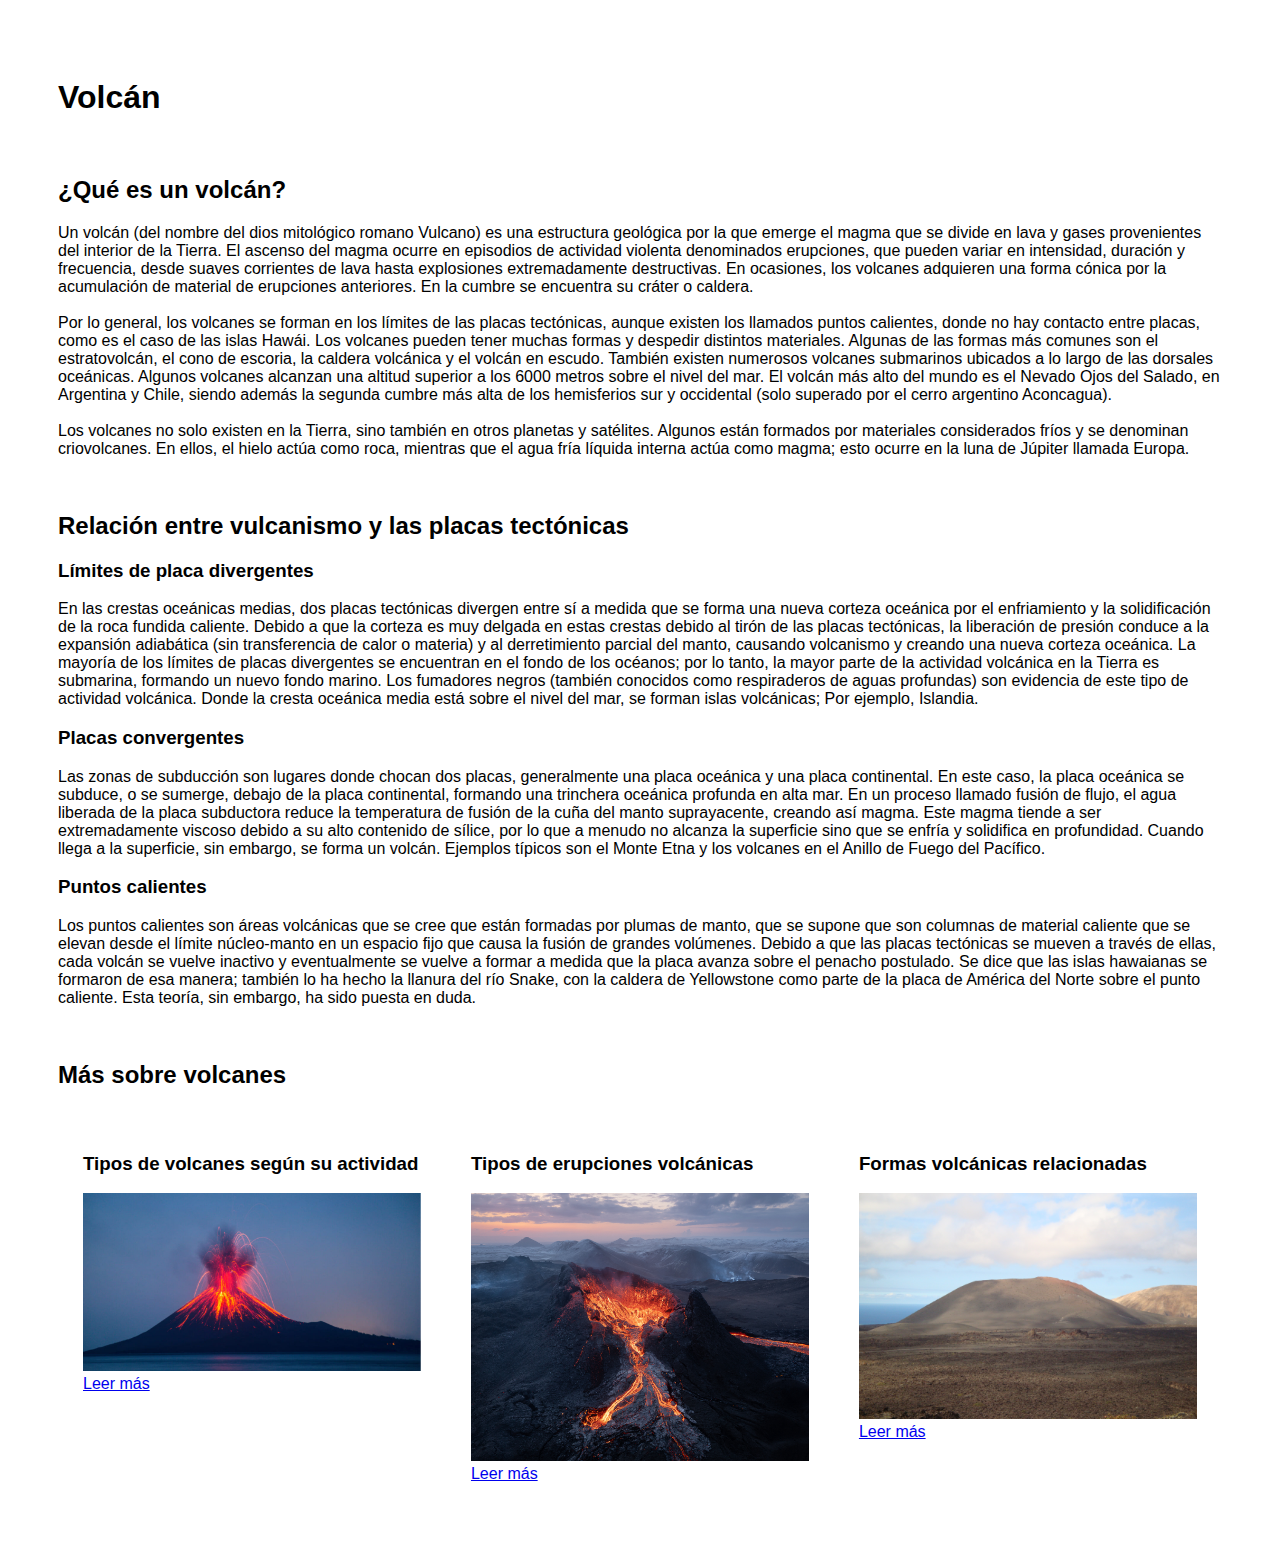
==== project/index.html @ 85b9797c "Initial Project Upload" ====
<!DOCTYPE html>
<html lang="es">

<style>

    body {
        font-family: 'Trebuchet MS', sans-serif;
    }

    * {
        box-sizing: border-box;
    }
    
    .general {
        padding: 50px;
    }

    /* Creamos tres columnas */
    .column {
        float: left;
        width: 33.33%;
        padding: 25px;
    }
    
    /* Eliminamos los floats después de las columnas */
    .row:after {
        content: "";
        display: table;
        clear: both;
    }
</style>

    <head class="general">
        <title>Volcanes Pablo Lario</title>
    </head>
    <body class="general">
        <h1>Volcán</h1>
        <br>
        <section>
            <h2>¿Qué es un volcán?</h2>
            <p>
                Un volcán (del nombre del dios mitológico romano Vulcano) es una estructura geológica por la que emerge el magma que se divide en lava y gases provenientes del interior de la Tierra. El ascenso del magma ocurre en episodios de actividad violenta denominados erupciones, que pueden variar en intensidad, duración y frecuencia, desde suaves corrientes de lava hasta explosiones extremadamente destructivas. En ocasiones, los volcanes adquieren una forma cónica por la acumulación de material de erupciones anteriores. En la cumbre se encuentra su cráter o caldera.
                <br>
                <br>
                Por lo general, los volcanes se forman en los límites de las placas tectónicas, aunque existen los llamados puntos calientes, donde no hay contacto entre placas, como es el caso de las islas Hawái. Los volcanes pueden tener muchas formas y despedir distintos materiales. Algunas de las formas más comunes son el estratovolcán, el cono de escoria, la caldera volcánica y el volcán en escudo. También existen numerosos volcanes submarinos ubicados a lo largo de las dorsales oceánicas. Algunos volcanes alcanzan una altitud superior a los 6000 metros sobre el nivel del mar. El volcán más alto del mundo es el Nevado Ojos del Salado, en Argentina y Chile, siendo además la segunda cumbre más alta de los hemisferios sur y occidental (solo superado por el cerro argentino Aconcagua).
                <br>
                <br>
                Los volcanes no solo existen en la Tierra, sino también en otros planetas y satélites. Algunos están formados por materiales considerados fríos y se denominan criovolcanes. En ellos, el hielo actúa como roca, mientras que el agua fría líquida interna actúa como magma; esto ocurre en la luna de Júpiter llamada Europa.
            </p>
        </section>
        <br>
        <section>
            <h2>Relación entre vulcanismo y las placas tectónicas</h3>
            <article>
                <h3>Límites de placa divergentes</h3>
                <p>
                    En las crestas oceánicas medias, dos placas tectónicas divergen entre sí a medida que se forma una nueva corteza oceánica por el enfriamiento y la solidificación de la roca fundida caliente. Debido a que la corteza es muy delgada en estas crestas debido al tirón de las placas tectónicas, la liberación de presión conduce a la expansión adiabática (sin transferencia de calor o materia) y al derretimiento parcial del manto, causando volcanismo y creando una nueva corteza oceánica. La mayoría de los límites de placas divergentes se encuentran en el fondo de los océanos; por lo tanto, la mayor parte de la actividad volcánica en la Tierra es submarina, formando un nuevo fondo marino. Los fumadores negros (también conocidos como respiraderos de aguas profundas) son evidencia de este tipo de actividad volcánica. Donde la cresta oceánica media está sobre el nivel del mar, se forman islas volcánicas; Por ejemplo, Islandia.
                </p>
            </article>
            <article>
                <h3>Placas convergentes</h3>
                <p>
                    Las zonas de subducción son lugares donde chocan dos placas, generalmente una placa oceánica y una placa continental. En este caso, la placa oceánica se subduce, o se sumerge, debajo de la placa continental, formando una trinchera oceánica profunda en alta mar. En un proceso llamado fusión de flujo, el agua liberada de la placa subductora reduce la temperatura de fusión de la cuña del manto suprayacente, creando así magma. Este magma tiende a ser extremadamente viscoso debido a su alto contenido de sílice, por lo que a menudo no alcanza la superficie sino que se enfría y solidifica en profundidad. Cuando llega a la superficie, sin embargo, se forma un volcán. Ejemplos típicos son el Monte Etna y los volcanes en el Anillo de Fuego del Pacífico.
                </p>
                <h3>Puntos calientes</h3>
                <p>
                    Los puntos calientes son áreas volcánicas que se cree que están formadas por plumas de manto, que se supone que son columnas de material caliente que se elevan desde el límite núcleo-manto en un espacio fijo que causa la fusión de grandes volúmenes. Debido a que las placas tectónicas se mueven a través de ellas, cada volcán se vuelve inactivo y eventualmente se vuelve a formar a medida que la placa avanza sobre el penacho postulado. Se dice que las islas hawaianas se formaron de esa manera; también lo ha hecho la llanura del río Snake, con la caldera de Yellowstone como parte de la placa de América del Norte sobre el punto caliente. Esta teoría, sin embargo, ha sido puesta en duda.
                </p>
            </article>
        </<section>
        <br>
        <h2>Más sobre volcanes</h2>
        <section>
            <div class="row">
                <div class="column">
                    <h3>Tipos de volcanes según su actividad</h3>
                    <img src="images/volcan_1.jpg" alt="Tipos de volcanes" style="width:100%;height:100%">
                    <a href="tipos_de_volcanes.html">Leer más</a>
                </div>
                <div class="column">
                    <h3>Tipos de erupciones volcánicas</h3>
                    <img src="images/erupcion_1.jpg" alt="Tipos de erupciones" style="width:100%;height:100%">
                    <a href="tipos_de_erupciones.html">Leer más</a>
                </div>
                <div class="column">
                    <h3>Formas volcánicas relacionadas</h3>
                    <img src="images/formas_volcanicas_1.jpg" alt="Formas volcanicas" style="width:100%;height:100%">
                    <a href="formas_volcanicas_relacionadas.html">Leer más</a>
                </div>
            </div>
        </section>
    </body>
</html>
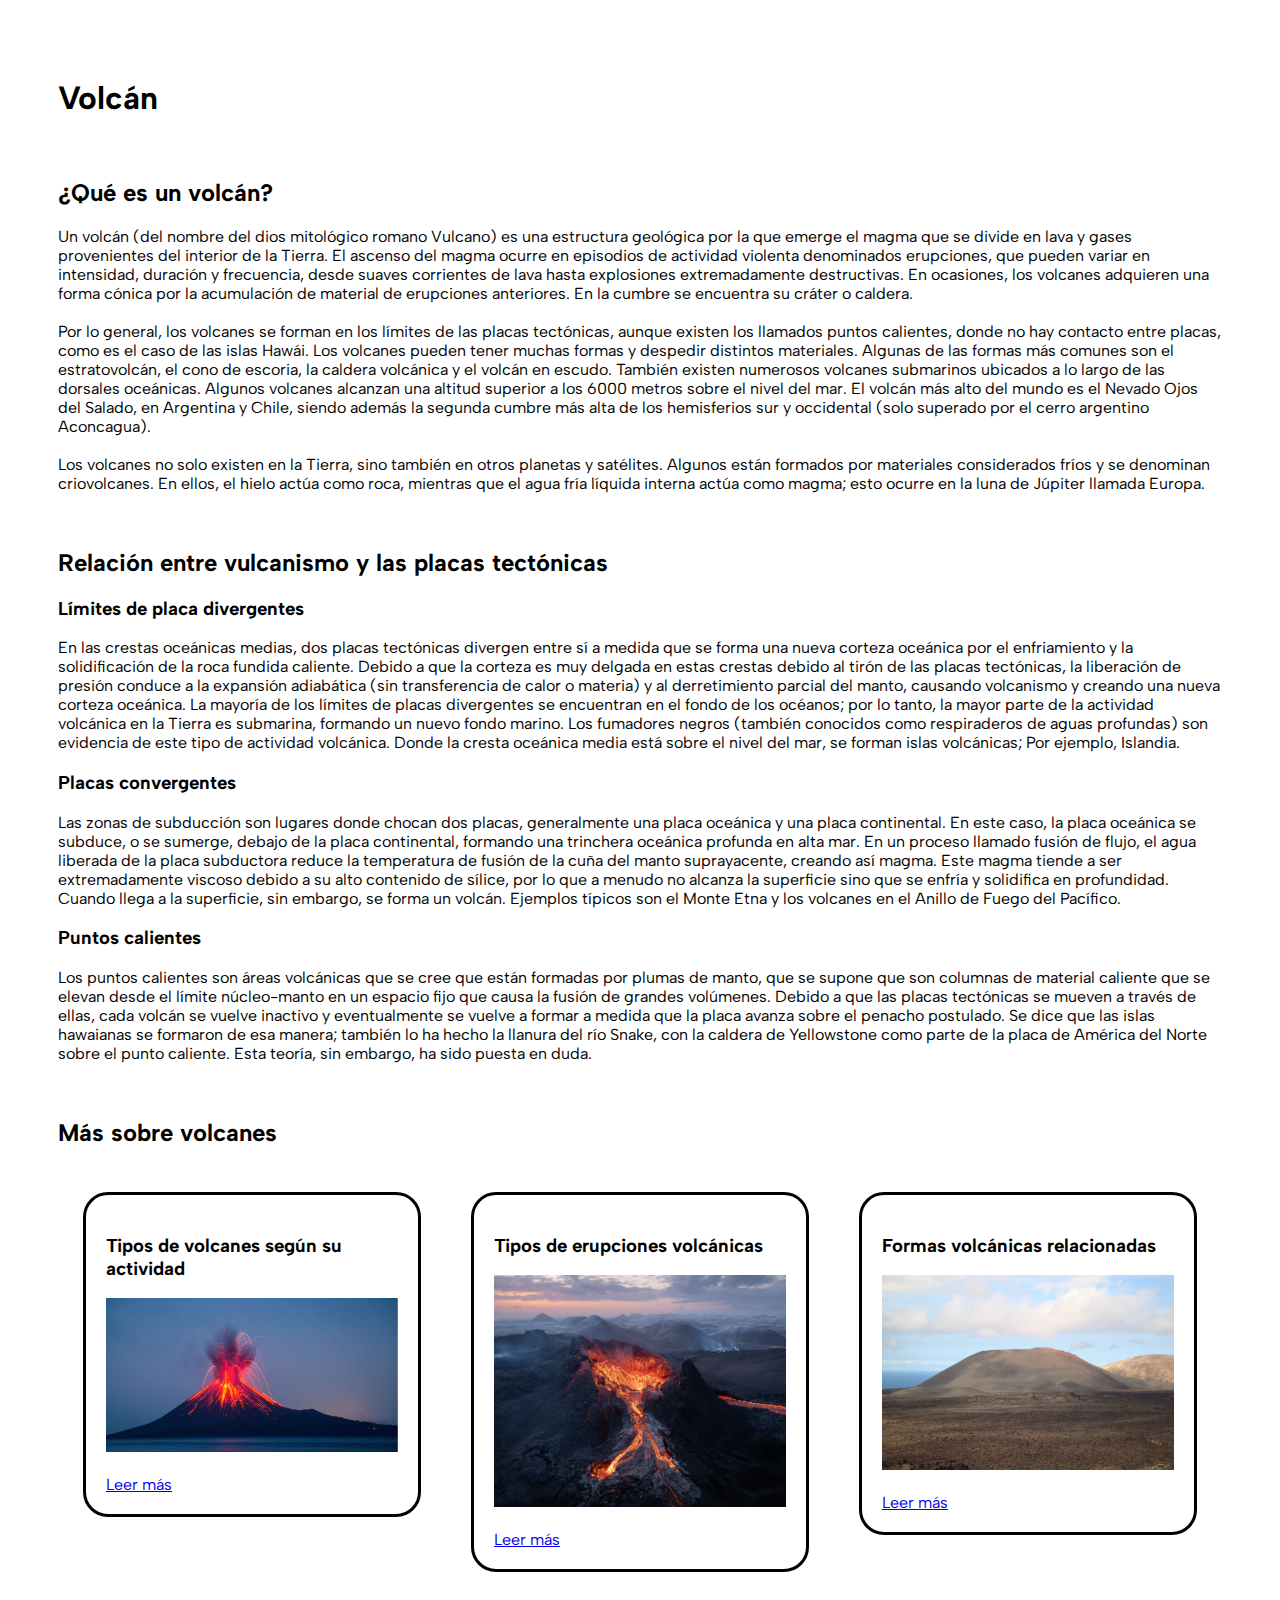
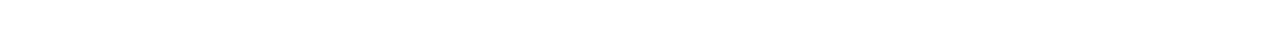
==== commit 9d5fce8c: "Adding borders and finishing" ====
--- a/project/index.html
+++ b/project/index.html
@@ -1,14 +1,22 @@
 <!DOCTYPE html>
 <html lang="es">
-
+<link href='https://fonts.googleapis.com/css?family=Albert Sans' rel='stylesheet'>
 <style>
 
     body {
-        font-family: 'Trebuchet MS', sans-serif;
+        font-family: 'Albert Sans';
     }
 
     * {
         box-sizing: border-box;
+    }
+    
+    .roundedSection {
+        border-style: solid;
+        border-radius: 25px;
+        padding: 20px;
+        width: 100%;
+        height: 100%;
     }
     
     .general {
@@ -73,19 +81,31 @@
         <section>
             <div class="row">
                 <div class="column">
-                    <h3>Tipos de volcanes según su actividad</h3>
-                    <img src="images/volcan_1.jpg" alt="Tipos de volcanes" style="width:100%;height:100%">
-                    <a href="tipos_de_volcanes.html">Leer más</a>
+                    <section class="roundedSection">
+                        <h3>Tipos de volcanes según su actividad</h3>
+                        <img src="images/volcan_1.jpg" alt="Tipos de volcanes" style="width:100%;height:100%">
+                        <br>
+                        <br>
+                        <a href="tipos_de_volcanes.html">Leer más</a>
+                    </section>
                 </div>
                 <div class="column">
-                    <h3>Tipos de erupciones volcánicas</h3>
-                    <img src="images/erupcion_1.jpg" alt="Tipos de erupciones" style="width:100%;height:100%">
-                    <a href="tipos_de_erupciones.html">Leer más</a>
+                    <section class="roundedSection">
+                        <h3>Tipos de erupciones volcánicas</h3>
+                        <img src="images/erupcion_1.jpg" alt="Tipos de erupciones" style="width:100%;height:100%">
+                        <br>
+                        <br>
+                        <a href="tipos_de_erupciones.html">Leer más</a>
+                    </section>
                 </div>
                 <div class="column">
-                    <h3>Formas volcánicas relacionadas</h3>
-                    <img src="images/formas_volcanicas_1.jpg" alt="Formas volcanicas" style="width:100%;height:100%">
-                    <a href="formas_volcanicas_relacionadas.html">Leer más</a>
+                    <section class="roundedSection">
+                        <h3>Formas volcánicas relacionadas</h3>
+                        <img src="images/formas_volcanicas_1.jpg" alt="Formas volcanicas" style="width:100%;height:100%">
+                        <br>
+                        <br>
+                        <a href="formas_volcanicas_relacionadas.html">Leer más</a>
+                    </section>
                 </div>
             </div>
         </section>
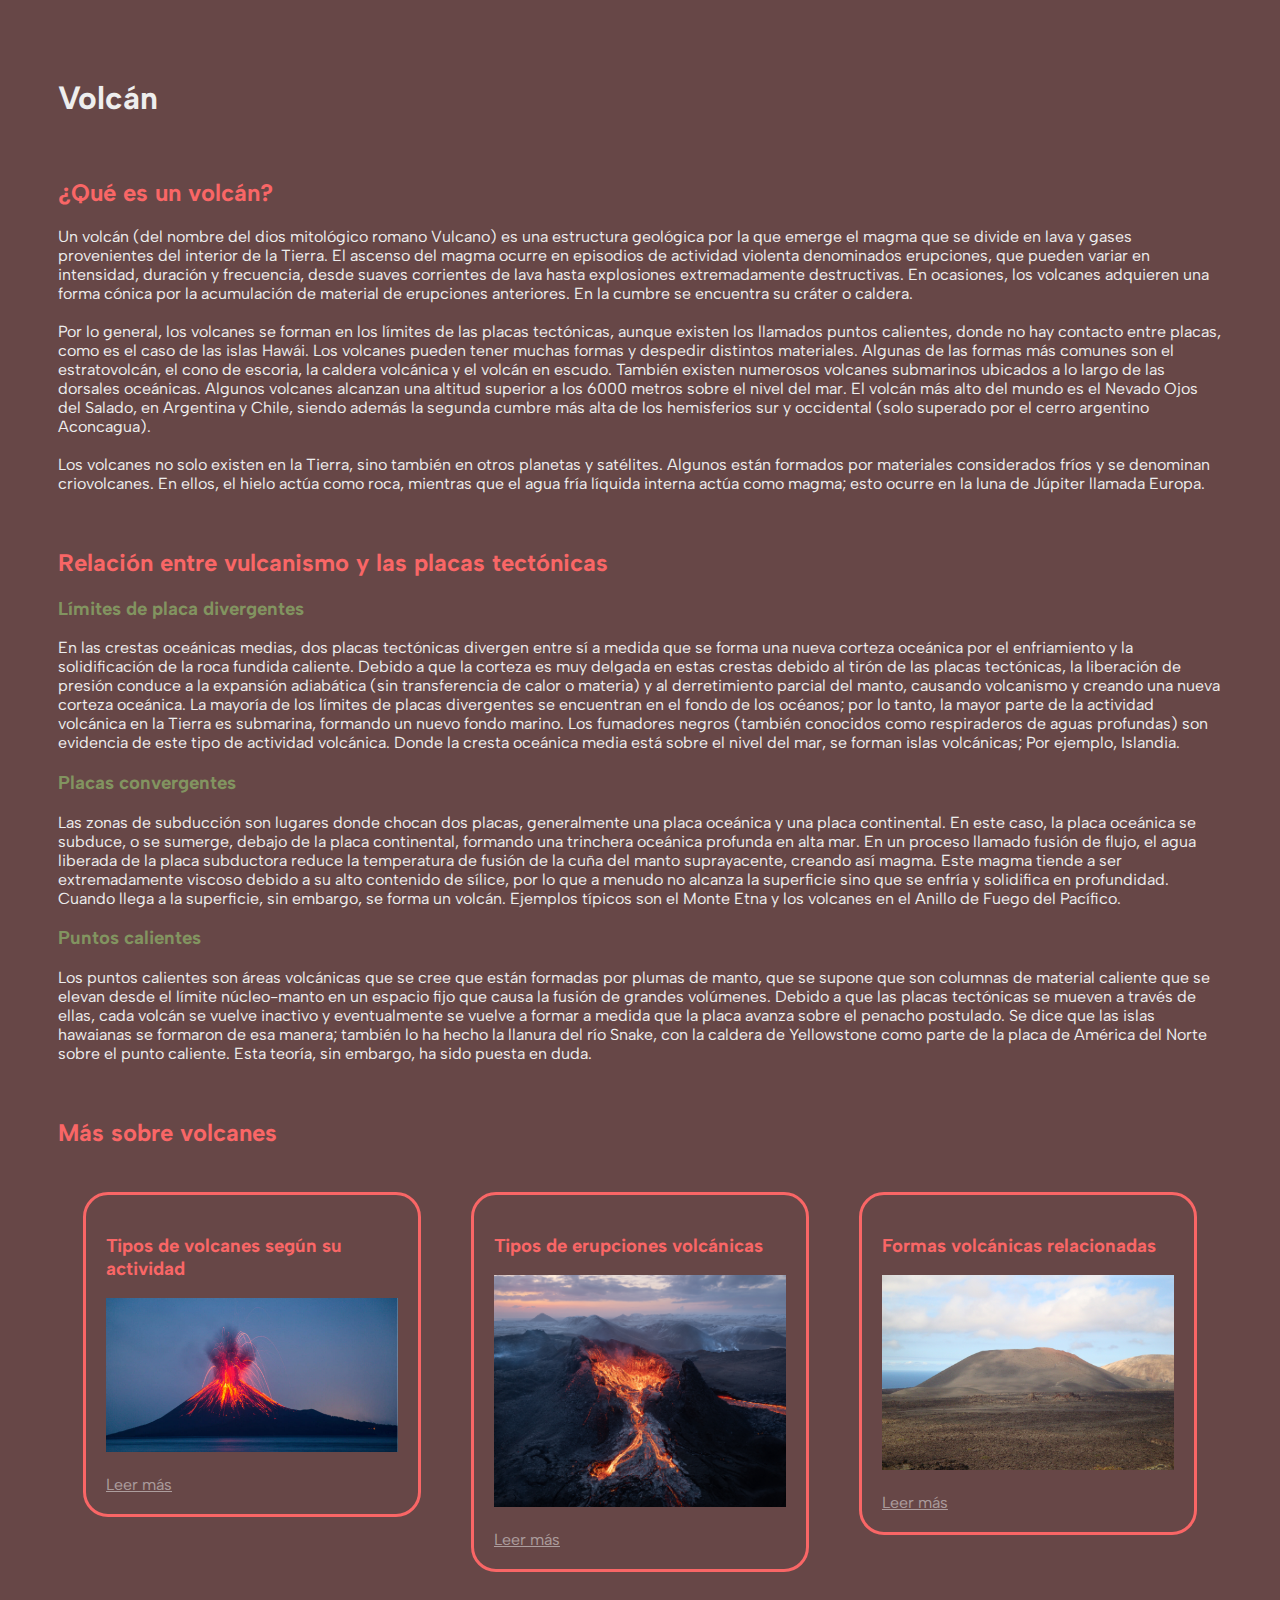
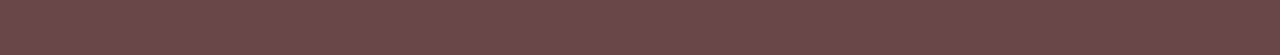
==== commit 1d4ad044: "Adding colors" ====
--- a/project/index.html
+++ b/project/index.html
@@ -5,6 +5,7 @@
 
     body {
         font-family: 'Albert Sans';
+        color: #EEEEEE;
     }
 
     * {
@@ -17,10 +18,12 @@
         padding: 20px;
         width: 100%;
         height: 100%;
+        color:  #F96666;
     }
     
     .general {
         padding: 50px;
+        background-color: #674747;
     }
 
     /* Creamos tres columnas */
@@ -45,7 +48,7 @@
         <h1>Volcán</h1>
         <br>
         <section>
-            <h2>¿Qué es un volcán?</h2>
+            <h2 style="color:#F96666">¿Qué es un volcán?</h2>
             <p>
                 Un volcán (del nombre del dios mitológico romano Vulcano) es una estructura geológica por la que emerge el magma que se divide en lava y gases provenientes del interior de la Tierra. El ascenso del magma ocurre en episodios de actividad violenta denominados erupciones, que pueden variar en intensidad, duración y frecuencia, desde suaves corrientes de lava hasta explosiones extremadamente destructivas. En ocasiones, los volcanes adquieren una forma cónica por la acumulación de material de erupciones anteriores. En la cumbre se encuentra su cráter o caldera.
                 <br>
@@ -58,26 +61,26 @@
         </section>
         <br>
         <section>
-            <h2>Relación entre vulcanismo y las placas tectónicas</h3>
+            <h2 style="color:#F96666">Relación entre vulcanismo y las placas tectónicas</h2>
             <article>
-                <h3>Límites de placa divergentes</h3>
+                <h3 style="color:#829460">Límites de placa divergentes</h3>
                 <p>
                     En las crestas oceánicas medias, dos placas tectónicas divergen entre sí a medida que se forma una nueva corteza oceánica por el enfriamiento y la solidificación de la roca fundida caliente. Debido a que la corteza es muy delgada en estas crestas debido al tirón de las placas tectónicas, la liberación de presión conduce a la expansión adiabática (sin transferencia de calor o materia) y al derretimiento parcial del manto, causando volcanismo y creando una nueva corteza oceánica. La mayoría de los límites de placas divergentes se encuentran en el fondo de los océanos; por lo tanto, la mayor parte de la actividad volcánica en la Tierra es submarina, formando un nuevo fondo marino. Los fumadores negros (también conocidos como respiraderos de aguas profundas) son evidencia de este tipo de actividad volcánica. Donde la cresta oceánica media está sobre el nivel del mar, se forman islas volcánicas; Por ejemplo, Islandia.
                 </p>
             </article>
             <article>
-                <h3>Placas convergentes</h3>
+                <h3 style="color:#829460">Placas convergentes</h3>
                 <p>
                     Las zonas de subducción son lugares donde chocan dos placas, generalmente una placa oceánica y una placa continental. En este caso, la placa oceánica se subduce, o se sumerge, debajo de la placa continental, formando una trinchera oceánica profunda en alta mar. En un proceso llamado fusión de flujo, el agua liberada de la placa subductora reduce la temperatura de fusión de la cuña del manto suprayacente, creando así magma. Este magma tiende a ser extremadamente viscoso debido a su alto contenido de sílice, por lo que a menudo no alcanza la superficie sino que se enfría y solidifica en profundidad. Cuando llega a la superficie, sin embargo, se forma un volcán. Ejemplos típicos son el Monte Etna y los volcanes en el Anillo de Fuego del Pacífico.
                 </p>
-                <h3>Puntos calientes</h3>
+                <h3 style="color:#829460">Puntos calientes</h3>
                 <p>
                     Los puntos calientes son áreas volcánicas que se cree que están formadas por plumas de manto, que se supone que son columnas de material caliente que se elevan desde el límite núcleo-manto en un espacio fijo que causa la fusión de grandes volúmenes. Debido a que las placas tectónicas se mueven a través de ellas, cada volcán se vuelve inactivo y eventualmente se vuelve a formar a medida que la placa avanza sobre el penacho postulado. Se dice que las islas hawaianas se formaron de esa manera; también lo ha hecho la llanura del río Snake, con la caldera de Yellowstone como parte de la placa de América del Norte sobre el punto caliente. Esta teoría, sin embargo, ha sido puesta en duda.
                 </p>
             </article>
         </<section>
         <br>
-        <h2>Más sobre volcanes</h2>
+        <h2 style="color:#F96666">Más sobre volcanes</h2>
         <section>
             <div class="row">
                 <div class="column">
@@ -86,7 +89,7 @@
                         <img src="images/volcan_1.jpg" alt="Tipos de volcanes" style="width:100%;height:100%">
                         <br>
                         <br>
-                        <a href="tipos_de_volcanes.html">Leer más</a>
+                        <a href="tipos_de_volcanes.html" style="color:#eeeeee85">Leer más</a>
                     </section>
                 </div>
                 <div class="column">
@@ -95,7 +98,7 @@
                         <img src="images/erupcion_1.jpg" alt="Tipos de erupciones" style="width:100%;height:100%">
                         <br>
                         <br>
-                        <a href="tipos_de_erupciones.html">Leer más</a>
+                        <a href="tipos_de_erupciones.html" style="color:#eeeeee85">Leer más</a>
                     </section>
                 </div>
                 <div class="column">
@@ -104,7 +107,7 @@
                         <img src="images/formas_volcanicas_1.jpg" alt="Formas volcanicas" style="width:100%;height:100%">
                         <br>
                         <br>
-                        <a href="formas_volcanicas_relacionadas.html">Leer más</a>
+                        <a href="formas_volcanicas_relacionadas.html" style="color:#eeeeee85">Leer más</a>
                     </section>
                 </div>
             </div>
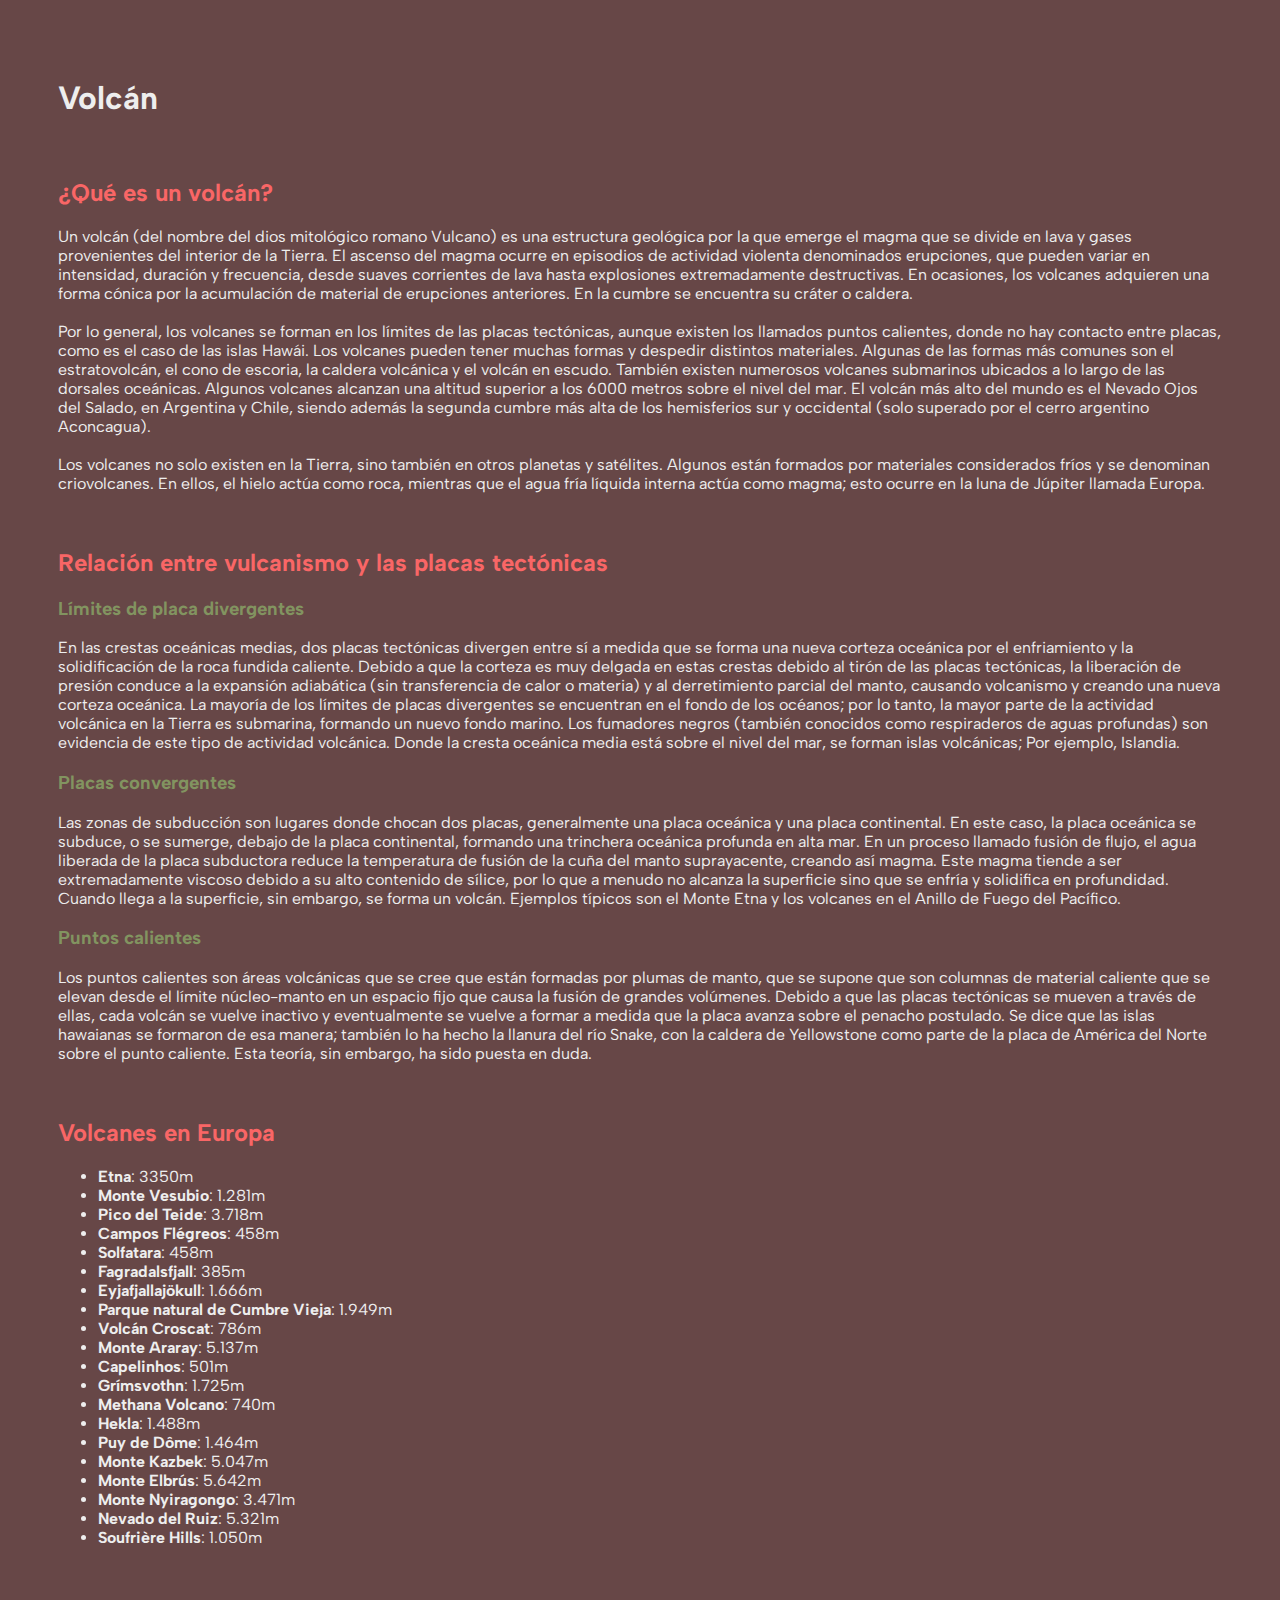
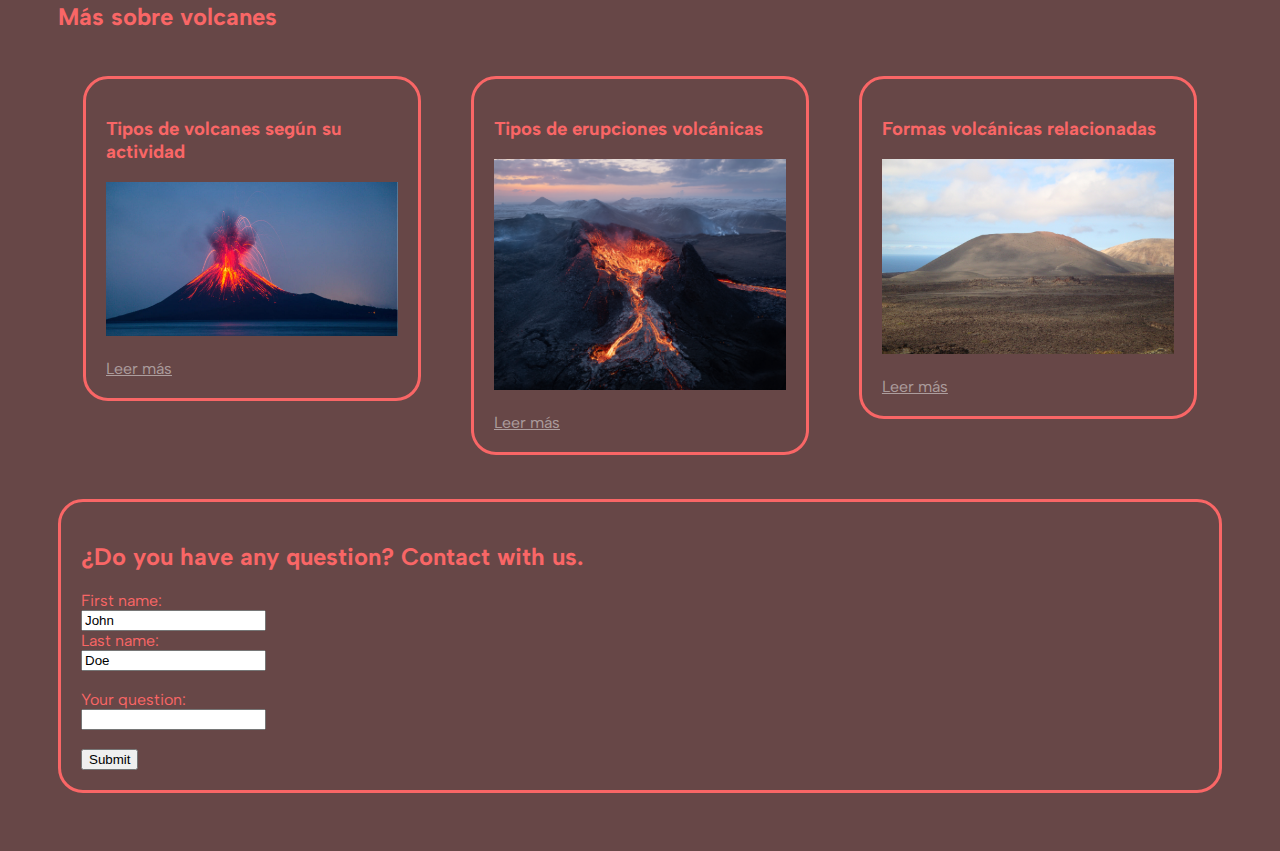
==== commit 552170c8: "Final Commit - Entrega 1" ====
--- a/project/index.html
+++ b/project/index.html
@@ -1,48 +1,8 @@
 <!DOCTYPE html>
-<html lang="es">
-<link href='https://fonts.googleapis.com/css?family=Albert Sans' rel='stylesheet'>
-<style>
-
-    body {
-        font-family: 'Albert Sans';
-        color: #EEEEEE;
-    }
-
-    * {
-        box-sizing: border-box;
-    }
-    
-    .roundedSection {
-        border-style: solid;
-        border-radius: 25px;
-        padding: 20px;
-        width: 100%;
-        height: 100%;
-        color:  #F96666;
-    }
-    
-    .general {
-        padding: 50px;
-        background-color: #674747;
-    }
-
-    /* Creamos tres columnas */
-    .column {
-        float: left;
-        width: 33.33%;
-        padding: 25px;
-    }
-    
-    /* Eliminamos los floats después de las columnas */
-    .row:after {
-        content: "";
-        display: table;
-        clear: both;
-    }
-</style>
-
+<html lang="es"> 
     <head class="general">
         <title>Volcanes Pablo Lario</title>
+        <link rel="stylesheet" href="main.css"/>
     </head>
     <body class="general">
         <h1>Volcán</h1>
@@ -80,10 +40,36 @@
             </article>
         </<section>
         <br>
+        <section>
+            <h2 style="color:#F96666">Volcanes en Europa</h2>
+            <ul>
+                <li><strong>Etna</strong>: 3350m</li>
+                <li><strong>Monte Vesubio</strong>: 1.281m</li>
+                <li><strong>Pico del Teide</strong>: 3.718m</li>
+                <li><strong>Campos Flégreos</strong>: 458m</li>
+                <li><strong>Solfatara</strong>: 458m</li>
+                <li><strong>Fagradalsfjall</strong>: 385m</li>
+                <li><strong>Eyjafjallajökull</strong>: 1.666m</li>
+                <li><strong>Parque natural de Cumbre Vieja</strong>: 1.949m</li>
+                <li><strong>Volcán Croscat</strong>: 786m</li>
+                <li><strong>Monte Araray</strong>: 5.137m</li>
+                <li><strong>Capelinhos</strong>: 501m</li>
+                <li><strong>Grímsvothn</strong>: 1.725m</li>
+                <li><strong>Methana Volcano</strong>: 740m</li>
+                <li><strong>Hekla</strong>: 1.488m</li>
+                <li><strong>Puy de Dôme</strong>: 1.464m</li>
+                <li><strong>Monte Kazbek</strong>: 5.047m</li>
+                <li><strong>Monte Elbrús</strong>: 5.642m</li>
+                <li><strong>Monte Nyiragongo</strong>: 3.471m</li>
+                <li><strong>Nevado del Ruiz</strong>: 5.321m</li>
+                <li><strong>Soufrière Hills</strong>: 1.050m</li>
+            </ul>
+        </section>
+        <br>
         <h2 style="color:#F96666">Más sobre volcanes</h2>
         <section>
             <div class="row">
-                <div class="column">
+                <div class="columnThree">
                     <section class="roundedSection">
                         <h3>Tipos de volcanes según su actividad</h3>
                         <img src="images/volcan_1.jpg" alt="Tipos de volcanes" style="width:100%;height:100%">
@@ -92,7 +78,7 @@
                         <a href="tipos_de_volcanes.html" style="color:#eeeeee85">Leer más</a>
                     </section>
                 </div>
-                <div class="column">
+                <div class="columnThree">
                     <section class="roundedSection">
                         <h3>Tipos de erupciones volcánicas</h3>
                         <img src="images/erupcion_1.jpg" alt="Tipos de erupciones" style="width:100%;height:100%">
@@ -101,7 +87,7 @@
                         <a href="tipos_de_erupciones.html" style="color:#eeeeee85">Leer más</a>
                     </section>
                 </div>
-                <div class="column">
+                <div class="columnThree">
                     <section class="roundedSection">
                         <h3>Formas volcánicas relacionadas</h3>
                         <img src="images/formas_volcanicas_1.jpg" alt="Formas volcanicas" style="width:100%;height:100%">
@@ -112,5 +98,18 @@
                 </div>
             </div>
         </section>
+        <br>
+        <section class="roundedSection">
+            <h2>¿Do you have any question? Contact with us.</h2>
+            <form action="">
+                <label for="fname">First name:</label><br>
+                <input type="text" id="fname" name="fname" value="John"><br>
+                <label for="lname">Last name:</label><br>
+                <input type="text" id="lname" name="lname" value="Doe"><br><br>
+                <label for="lname">Your question:</label><br>
+                <input type="text" id="lname" name="lname" value=""><br><br>
+                <input type="submit" value="Submit">
+              </form> 
+        </section>
     </body>
 </html>--- a/project/main.css
+++ b/project/main.css
@@ -0,0 +1,46 @@
+
+@import url("https://fonts.googleapis.com/css?family=Albert Sans");
+
+body {
+    font-family: 'Albert Sans';
+    color: #EEEEEE;
+}
+
+* {
+    box-sizing: border-box;
+}
+
+.roundedSection {
+    border-style: solid;
+    border-radius: 25px;
+    padding: 20px;
+    width: 100%;
+    height: 100%;
+    color:  #F96666;
+}
+
+.general {
+    padding: 50px;
+    background-color: #674747;
+}
+
+/* Creamos dos columnas */
+.columnTwo {
+    float: left;
+    width: 50%;
+    padding: 25px;
+}
+
+/* Creamos tres columnas */
+.columnThree {
+    float: left;
+    width: 33.33%;
+    padding: 25px;
+}
+
+/* Eliminamos los floats después de las columnas */
+.row:after {
+    content: "";
+    display: table;
+    clear: both;
+}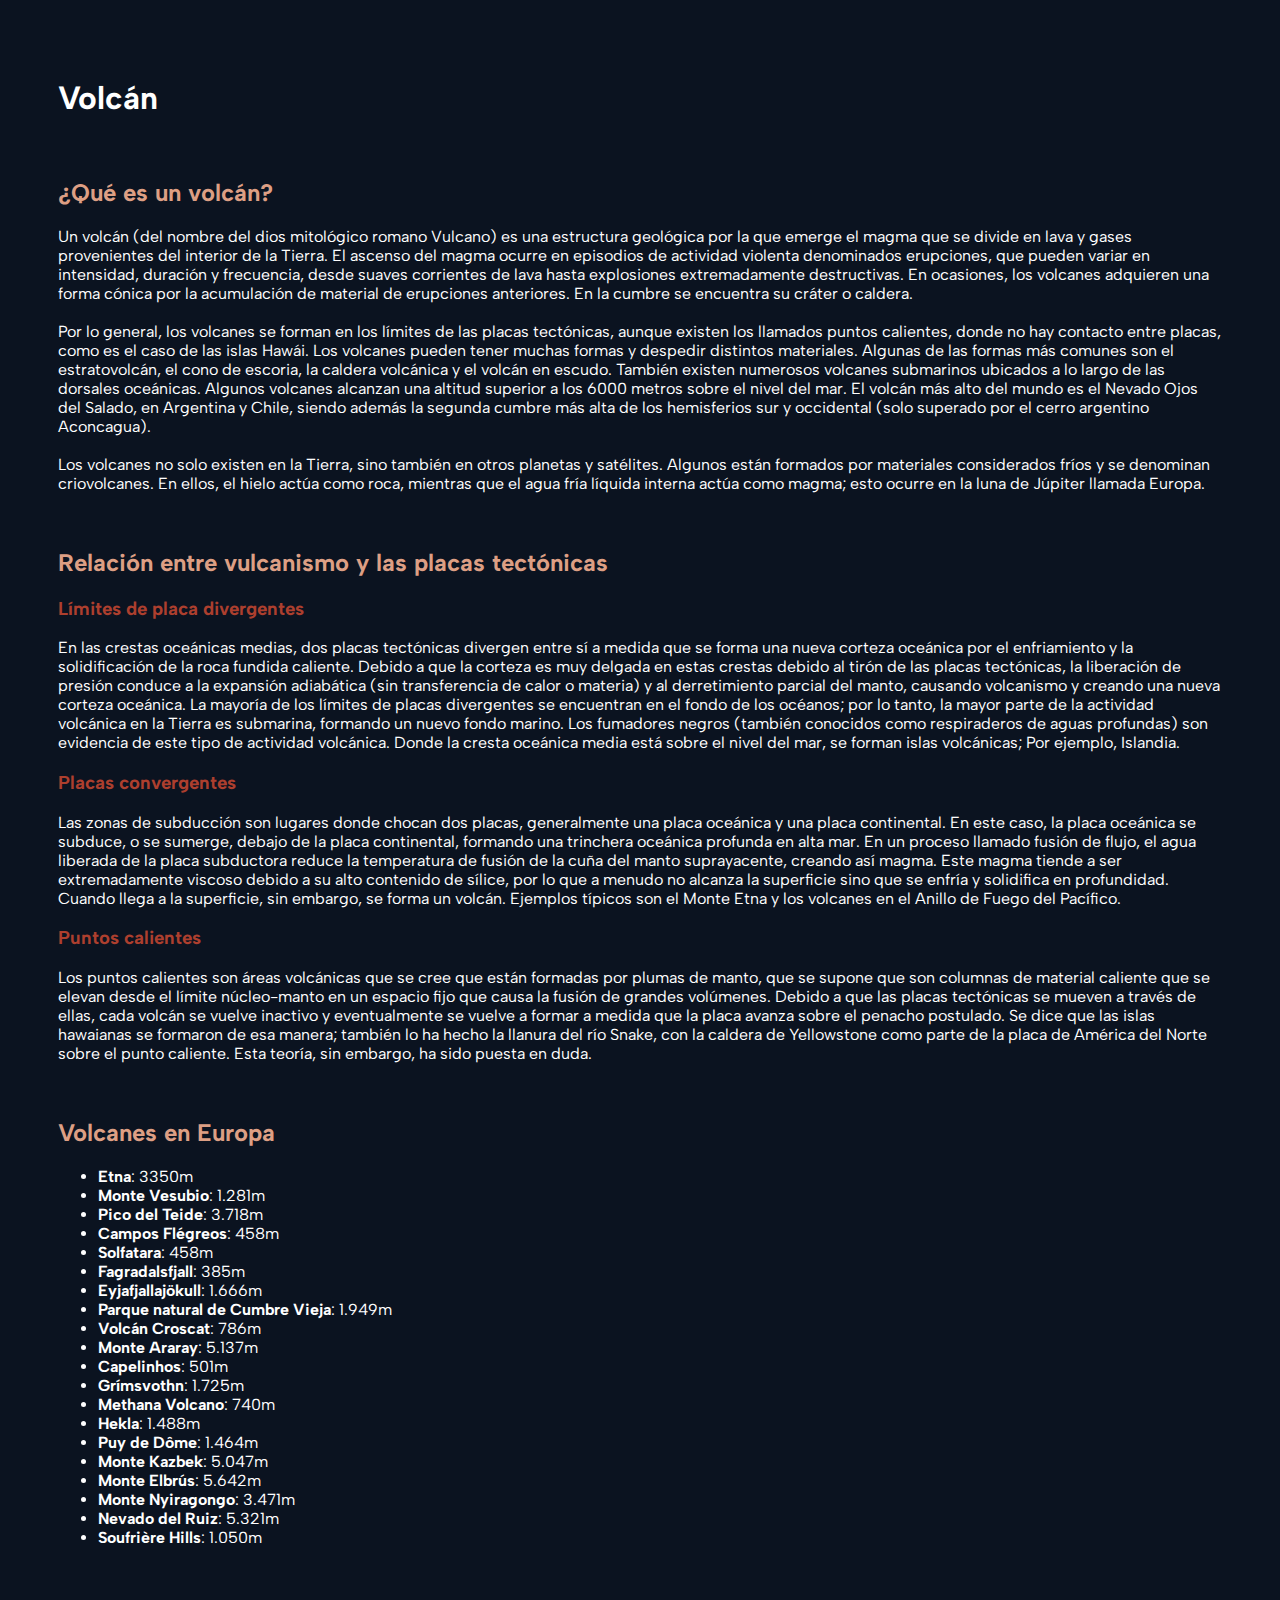
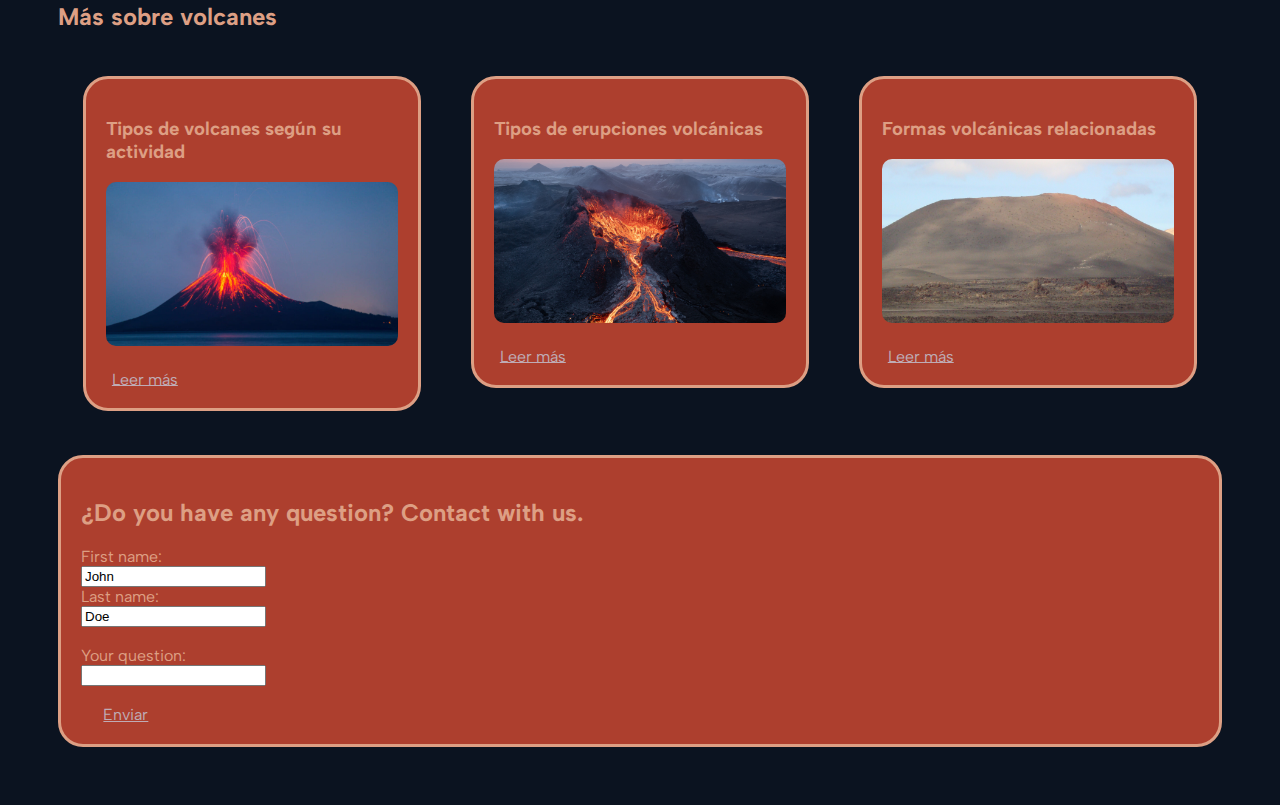
==== commit 48770ef1: "Commit Entrega 2" ====
--- a/project/index.html
+++ b/project/index.html
@@ -5,11 +5,11 @@
         <link rel="stylesheet" href="main.css"/>
     </head>
     <body class="general">
-        <h1>Volcán</h1>
+        <h1 class="general_h1">Volcán</h1>
         <br>
         <section>
-            <h2 style="color:#F96666">¿Qué es un volcán?</h2>
-            <p>
+            <h2 class="general_h2">¿Qué es un volcán?</h2>
+            <p class="general_p">
                 Un volcán (del nombre del dios mitológico romano Vulcano) es una estructura geológica por la que emerge el magma que se divide en lava y gases provenientes del interior de la Tierra. El ascenso del magma ocurre en episodios de actividad violenta denominados erupciones, que pueden variar en intensidad, duración y frecuencia, desde suaves corrientes de lava hasta explosiones extremadamente destructivas. En ocasiones, los volcanes adquieren una forma cónica por la acumulación de material de erupciones anteriores. En la cumbre se encuentra su cráter o caldera.
                 <br>
                 <br>
@@ -21,28 +21,28 @@
         </section>
         <br>
         <section>
-            <h2 style="color:#F96666">Relación entre vulcanismo y las placas tectónicas</h2>
+            <h2 class="general_h2">Relación entre vulcanismo y las placas tectónicas</h2>
             <article>
-                <h3 style="color:#829460">Límites de placa divergentes</h3>
-                <p>
+                <h3 class="general_h3">Límites de placa divergentes</h3>
+                <p class="general_p">
                     En las crestas oceánicas medias, dos placas tectónicas divergen entre sí a medida que se forma una nueva corteza oceánica por el enfriamiento y la solidificación de la roca fundida caliente. Debido a que la corteza es muy delgada en estas crestas debido al tirón de las placas tectónicas, la liberación de presión conduce a la expansión adiabática (sin transferencia de calor o materia) y al derretimiento parcial del manto, causando volcanismo y creando una nueva corteza oceánica. La mayoría de los límites de placas divergentes se encuentran en el fondo de los océanos; por lo tanto, la mayor parte de la actividad volcánica en la Tierra es submarina, formando un nuevo fondo marino. Los fumadores negros (también conocidos como respiraderos de aguas profundas) son evidencia de este tipo de actividad volcánica. Donde la cresta oceánica media está sobre el nivel del mar, se forman islas volcánicas; Por ejemplo, Islandia.
                 </p>
             </article>
             <article>
-                <h3 style="color:#829460">Placas convergentes</h3>
-                <p>
+                <h3 class="general_h3">Placas convergentes</h3>
+                <p class="general_p">
                     Las zonas de subducción son lugares donde chocan dos placas, generalmente una placa oceánica y una placa continental. En este caso, la placa oceánica se subduce, o se sumerge, debajo de la placa continental, formando una trinchera oceánica profunda en alta mar. En un proceso llamado fusión de flujo, el agua liberada de la placa subductora reduce la temperatura de fusión de la cuña del manto suprayacente, creando así magma. Este magma tiende a ser extremadamente viscoso debido a su alto contenido de sílice, por lo que a menudo no alcanza la superficie sino que se enfría y solidifica en profundidad. Cuando llega a la superficie, sin embargo, se forma un volcán. Ejemplos típicos son el Monte Etna y los volcanes en el Anillo de Fuego del Pacífico.
                 </p>
-                <h3 style="color:#829460">Puntos calientes</h3>
-                <p>
+                <h3 class="general_h3">Puntos calientes</h3>
+                <p class="general_p">
                     Los puntos calientes son áreas volcánicas que se cree que están formadas por plumas de manto, que se supone que son columnas de material caliente que se elevan desde el límite núcleo-manto en un espacio fijo que causa la fusión de grandes volúmenes. Debido a que las placas tectónicas se mueven a través de ellas, cada volcán se vuelve inactivo y eventualmente se vuelve a formar a medida que la placa avanza sobre el penacho postulado. Se dice que las islas hawaianas se formaron de esa manera; también lo ha hecho la llanura del río Snake, con la caldera de Yellowstone como parte de la placa de América del Norte sobre el punto caliente. Esta teoría, sin embargo, ha sido puesta en duda.
                 </p>
             </article>
         </<section>
         <br>
         <section>
-            <h2 style="color:#F96666">Volcanes en Europa</h2>
-            <ul>
+            <h2 class="general_h2">Volcanes en Europa</h2>
+            <ul class="general_p">
                 <li><strong>Etna</strong>: 3350m</li>
                 <li><strong>Monte Vesubio</strong>: 1.281m</li>
                 <li><strong>Pico del Teide</strong>: 3.718m</li>
@@ -66,40 +66,40 @@
             </ul>
         </section>
         <br>
-        <h2 style="color:#F96666">Más sobre volcanes</h2>
+        <h2 class="general_h2">Más sobre volcanes</h2>
         <section>
-            <div class="row">
-                <div class="columnThree">
-                    <section class="roundedSection">
+            <div class="general_row">
+                <div class="general_column_three">
+                    <section class="general_section">
                         <h3>Tipos de volcanes según su actividad</h3>
-                        <img src="images/volcan_1.jpg" alt="Tipos de volcanes" style="width:100%;height:100%">
+                        <img src="images/volcan_1.jpg" alt="Tipos de volcanes" class="general_image">
                         <br>
                         <br>
-                        <a href="tipos_de_volcanes.html" style="color:#eeeeee85">Leer más</a>
+                        <a href="tipos_de_volcanes.html" class="general_link">Leer más</a>
                     </section>
                 </div>
-                <div class="columnThree">
-                    <section class="roundedSection">
+                <div class="general_column_three">
+                    <section class="general_section">
                         <h3>Tipos de erupciones volcánicas</h3>
-                        <img src="images/erupcion_1.jpg" alt="Tipos de erupciones" style="width:100%;height:100%">
+                        <img src="images/erupcion_1.jpg" alt="Tipos de erupciones" class="general_image">
                         <br>
                         <br>
-                        <a href="tipos_de_erupciones.html" style="color:#eeeeee85">Leer más</a>
+                        <a href="tipos_de_erupciones.html" class="general_link">Leer más</a>
                     </section>
                 </div>
-                <div class="columnThree">
-                    <section class="roundedSection">
+                <div class="general_column_three">
+                    <section class="general_section">
                         <h3>Formas volcánicas relacionadas</h3>
-                        <img src="images/formas_volcanicas_1.jpg" alt="Formas volcanicas" style="width:100%;height:100%">
+                        <img src="images/formas_volcanicas_1.jpg" alt="Formas volcanicas" class="general_image">
                         <br>
                         <br>
-                        <a href="formas_volcanicas_relacionadas.html" style="color:#eeeeee85">Leer más</a>
+                        <a href="formas_volcanicas_relacionadas.html" class="general_link">Leer más</a>
                     </section>
                 </div>
             </div>
         </section>
         <br>
-        <section class="roundedSection">
+        <section class="general_section">
             <h2>¿Do you have any question? Contact with us.</h2>
             <form action="">
                 <label for="fname">First name:</label><br>
@@ -108,7 +108,7 @@
                 <input type="text" id="lname" name="lname" value="Doe"><br><br>
                 <label for="lname">Your question:</label><br>
                 <input type="text" id="lname" name="lname" value=""><br><br>
-                <input type="submit" value="Submit">
+                <a href="" class="general_link">Enviar</a>
               </form> 
         </section>
     </body>
--- a/project/main.css
+++ b/project/main.css
@@ -3,43 +3,73 @@
 
 body {
     font-family: 'Albert Sans';
-    color: #EEEEEE;
 }
 
 * {
     box-sizing: border-box;
 }
 
-.roundedSection {
+.general {
+    padding: 50px;
+    background-color: #0B1320;
+}
+
+.general_h1 {
+    color: #ffffff;
+}
+
+.general_h2 {
+    color:#DD9F84;
+}
+
+.general_h3 {
+    color:#AD3F2E;
+}
+
+.general_p {
+    color: #ffffff;
+}
+
+.general_link {
+    color:#BFACB5;
+    border-radius: 5%;
+    padding: 2%;
+}
+
+.general_link:hover {
+    color:#0B1320;
+    background-color: #BFACB5;
+}
+
+.general_image {
+    width:100%;
+    height:100%;
+    border-radius: 10px;
+}
+
+.general_section {
     border-style: solid;
     border-radius: 25px;
     padding: 20px;
     width: 100%;
     height: 100%;
-    color:  #F96666;
+    color:  #DD9F84;
+    background-color: #AD3F2E;
 }
 
-.general {
-    padding: 50px;
-    background-color: #674747;
-}
-
-/* Creamos dos columnas */
-.columnTwo {
+.general_column_two {
     float: left;
     width: 50%;
     padding: 25px;
 }
 
-/* Creamos tres columnas */
-.columnThree {
+.general_column_three {
     float: left;
     width: 33.33%;
     padding: 25px;
 }
 
-/* Eliminamos los floats después de las columnas */
-.row:after {
+.general_row:after {
     content: "";
     display: table;
     clear: both;
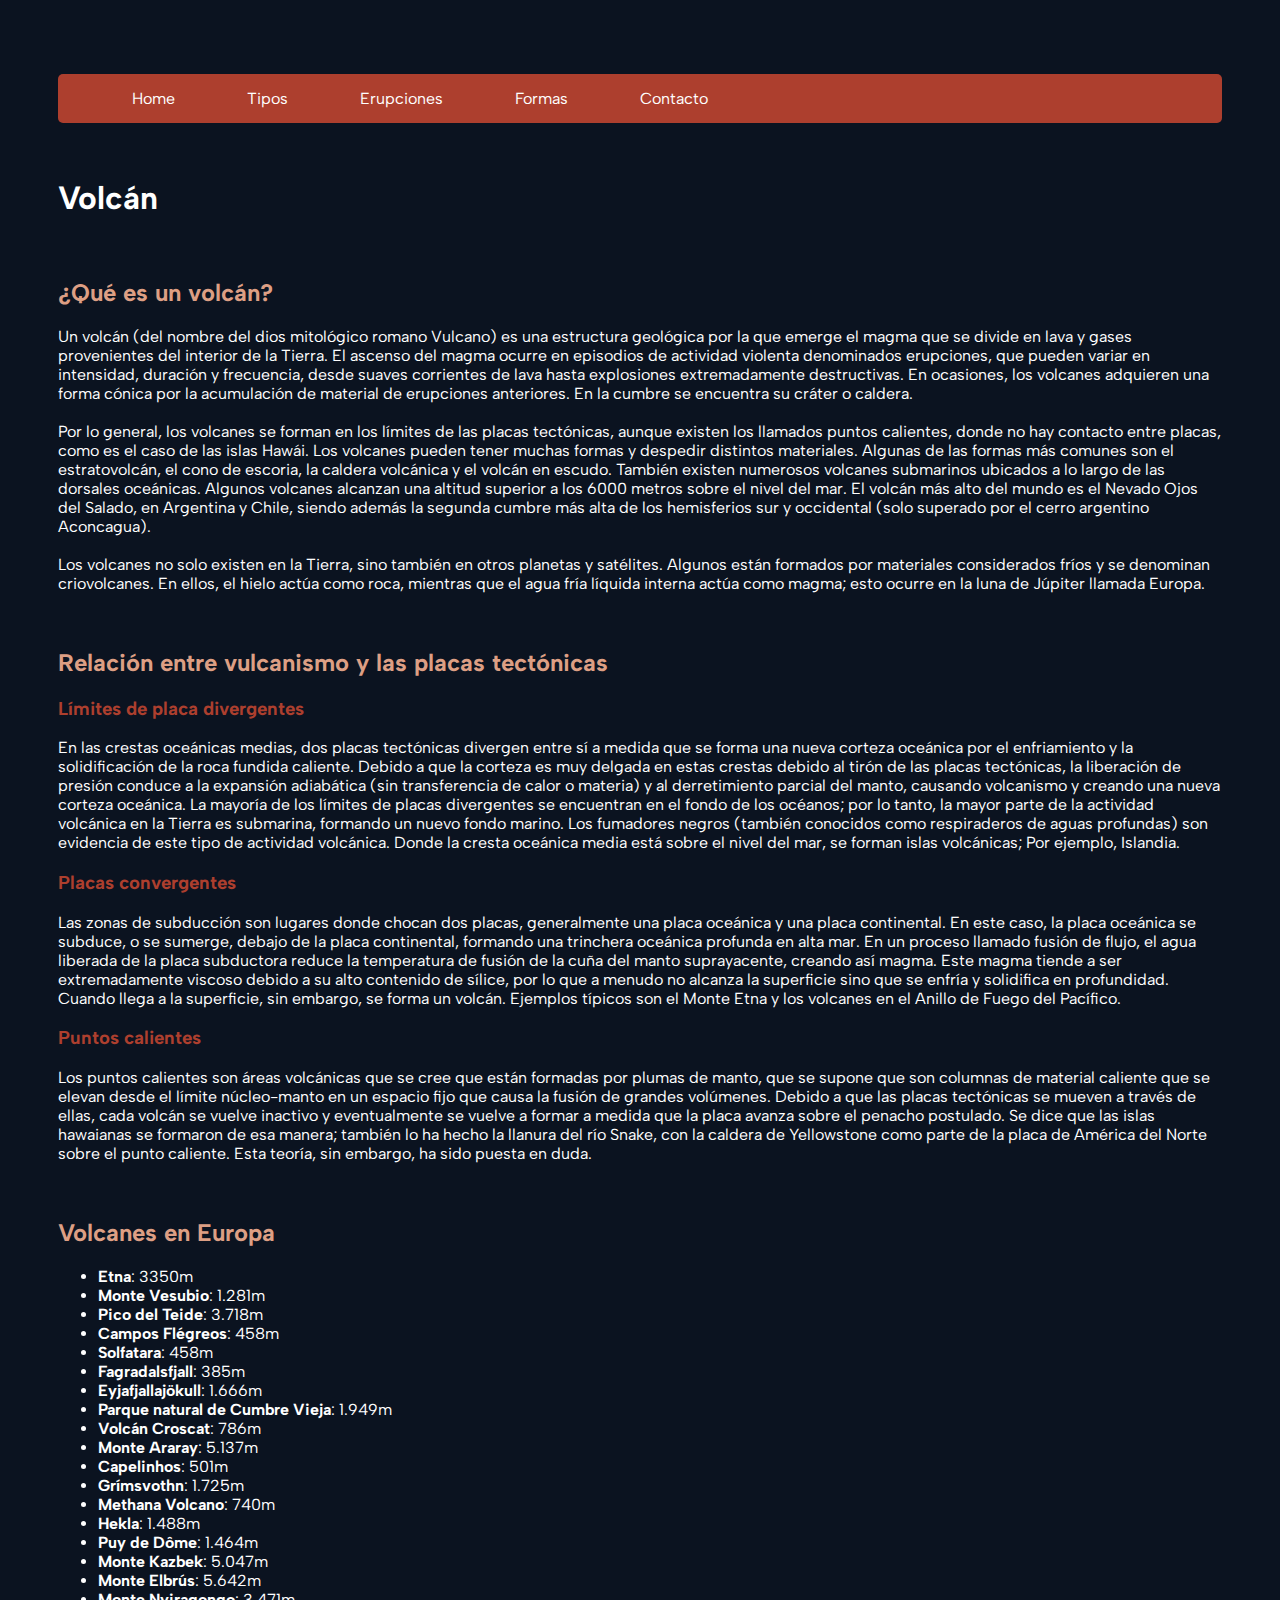
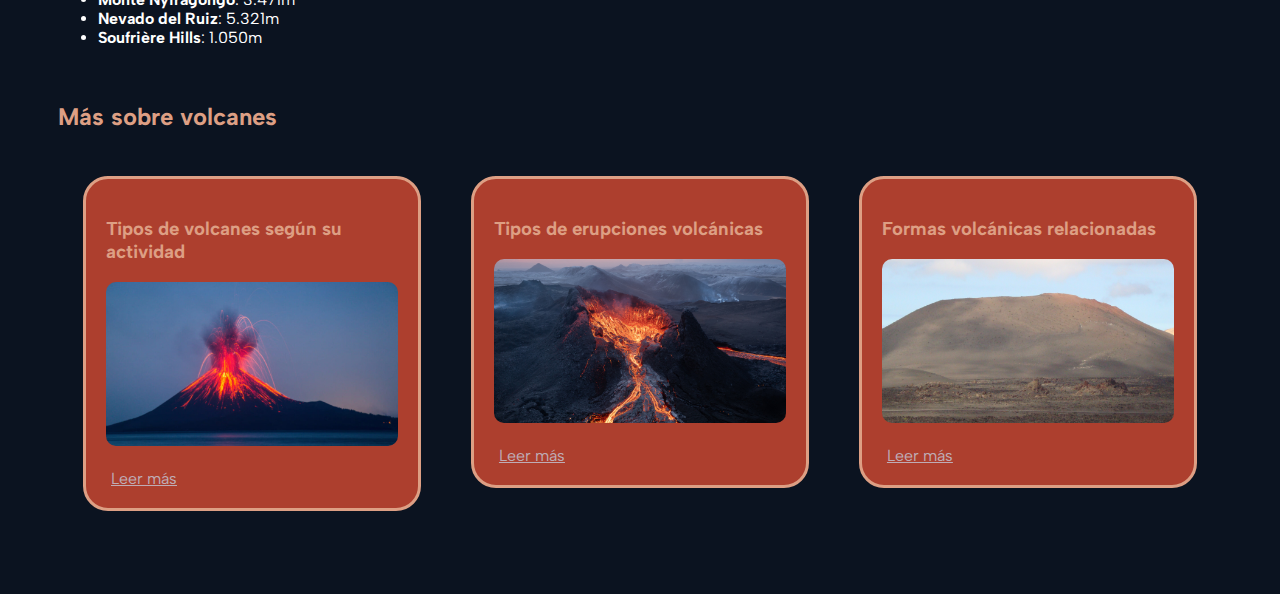
==== commit adc3aa58: "Commit Practica 3" ====
--- a/project/index.html
+++ b/project/index.html
@@ -2,9 +2,21 @@
 <html lang="es"> 
     <head class="general">
         <title>Volcanes Pablo Lario</title>
-        <link rel="stylesheet" href="main.css"/>
+        <link rel="stylesheet" media="screen and (min-width: 900px)" href="widescreen.css">
+        <link rel="stylesheet" media="screen and (max-width: 900px)" href="smallscreen.css">
+        <meta name="viewport" content="width=device-width, initial-scale=1.0" />
     </head>
     <body class="general">
+        <nav class="nav">
+            <ul class="nav_ul">
+                <li class="nav__li fas fa-home"><a href="index.html">Home</a></li>
+                <li class="nav__li fas fa-user-friends"><a href="tipos_de_volcanes.html">Tipos</a></li>
+                <li class="nav__li fab fa-discourse"><a href="tipos_de_erupciones.html">Erupciones</a></li>
+                <li class="nav__li fas fa-project-diagram"><a href="formas_volcanicas_relacionadas.html">Formas</a></li>
+                <li class="nav__li fas fa-id-card"><a href="contacto.html">Contacto</a></li>
+            </ul>
+        </nav>
+        <br>
         <h1 class="general_h1">Volcán</h1>
         <br>
         <section>
@@ -98,18 +110,5 @@
                 </div>
             </div>
         </section>
-        <br>
-        <section class="general_section">
-            <h2>¿Do you have any question? Contact with us.</h2>
-            <form action="">
-                <label for="fname">First name:</label><br>
-                <input type="text" id="fname" name="fname" value="John"><br>
-                <label for="lname">Last name:</label><br>
-                <input type="text" id="lname" name="lname" value="Doe"><br><br>
-                <label for="lname">Your question:</label><br>
-                <input type="text" id="lname" name="lname" value=""><br><br>
-                <a href="" class="general_link">Enviar</a>
-              </form> 
-        </section>
     </body>
 </html>--- a/project/widescreen.css
+++ b/project/widescreen.css
@@ -0,0 +1,118 @@
+
+@import url("https://fonts.googleapis.com/css?family=Albert Sans");
+
+body {
+    font-family: 'Albert Sans';
+}
+
+* {
+    box-sizing: border-box;
+}
+
+.general {
+    padding: 50px;
+    background-color: #0B1320;
+}
+
+.general_h1 {
+    color: #ffffff;
+}
+
+.general_h2 {
+    color:#DD9F84;
+}
+
+.general_h3 {
+    color:#AD3F2E;
+}
+
+.general_p {
+    color: #ffffff;
+}
+
+.general_link {
+    color:#BFACB5;
+    border-radius: 5%;
+    padding: 5px;
+}
+
+.general_link:hover {
+    color:#0B1320;
+    background-color: #BFACB5;
+}
+
+.general_image {
+    width:100%;
+    height:100%;
+    border-radius: 10px;
+}
+
+.general_section {
+    border-style: solid;
+    border-radius: 25px;
+    padding: 20px;
+    width: 100%;
+    height: 100%;
+    color:  #DD9F84;
+    background-color: #AD3F2E;
+}
+
+.general_column_two {
+    float: left;
+    width: 50%;
+    padding: 25px;
+}
+
+.general_column_three {
+    float: left;
+    width: 33.33%;
+    padding: 25px;
+}
+
+.general_row:after {
+    content: "";
+    display: table;
+    clear: both;
+}
+
+.nav__responsive-ul {
+	display: none;
+}
+
+.nav {
+	margin: 0;
+	background-color: #AD3F2E;
+    border-radius: 5px;
+    position: -webkit-sticky;
+    position: sticky;
+    top: 0;
+}
+
+.nav__li {
+	display: inline-block;
+	padding: 15px;
+	color: white;
+}
+
+.nav__li a {
+	color: white;
+	padding: 12px;
+	margin: 7px 7px;
+	text-decoration: none;
+}
+
+.nav__li i {
+	width: 20px;
+	box-sizing: border-box;
+	text-align: center;
+}
+
+.nav__li:hover {
+	background-color:#DD9F84;
+}
+
+.nav__responsive-button{
+    float: right;
+    text-align: center;
+    margin-right: 10px;
+}--- a/project/smallscreen.css
+++ b/project/smallscreen.css
@@ -0,0 +1,100 @@
+
+@import url("https://fonts.googleapis.com/css?family=Albert Sans");
+
+body {
+    font-family: 'Albert Sans';
+}
+
+* {
+    box-sizing: border-box;
+}
+
+.general {
+    padding: 50px;
+    background-color: #0B1320;
+}
+
+.general_h1 {
+    color: #ffffff;
+}
+
+.general_h2 {
+    color:#DD9F84;
+}
+
+.general_h3 {
+    color:#AD3F2E;
+}
+
+.general_p {
+    color: #ffffff;
+}
+
+.general_link {
+    color:#BFACB5;
+    border-radius: 5%;
+    padding: 5px;
+}
+
+.general_link:hover {
+    color:#0B1320;
+    background-color: #BFACB5;
+}
+
+.general_image {
+    width:100%;
+    height:100%;
+    border-radius: 10px;
+}
+
+.general_section {
+    border-style: solid;
+    border-radius: 25px;
+    padding: 20px;
+    width: 100%;
+    height: 100%;
+    color:  #DD9F84;
+    background-color: #AD3F2E;
+}
+
+.nav__responsive-ul {
+	display: none;
+}
+
+.nav {
+	margin: 0;
+	background-color: #AD3F2E;
+    border-radius: 5px;
+    position: -webkit-sticky;
+    position: sticky;
+    top: 0;
+}
+
+.nav__li {
+	display: inline-block;
+	padding: 15px;
+	color: white;
+}
+
+.nav__li a {
+	color: white;
+	padding: 12px;
+	margin: 7px 7px;
+	text-decoration: none;
+}
+
+.nav__li i {
+	width: 20px;
+	box-sizing: border-box;
+	text-align: center;
+}
+
+.nav__li:hover {
+	background-color:#DD9F84;
+}
+
+.nav__responsive-button{
+    float: right;
+    text-align: center;
+    margin-right: 10px;
+}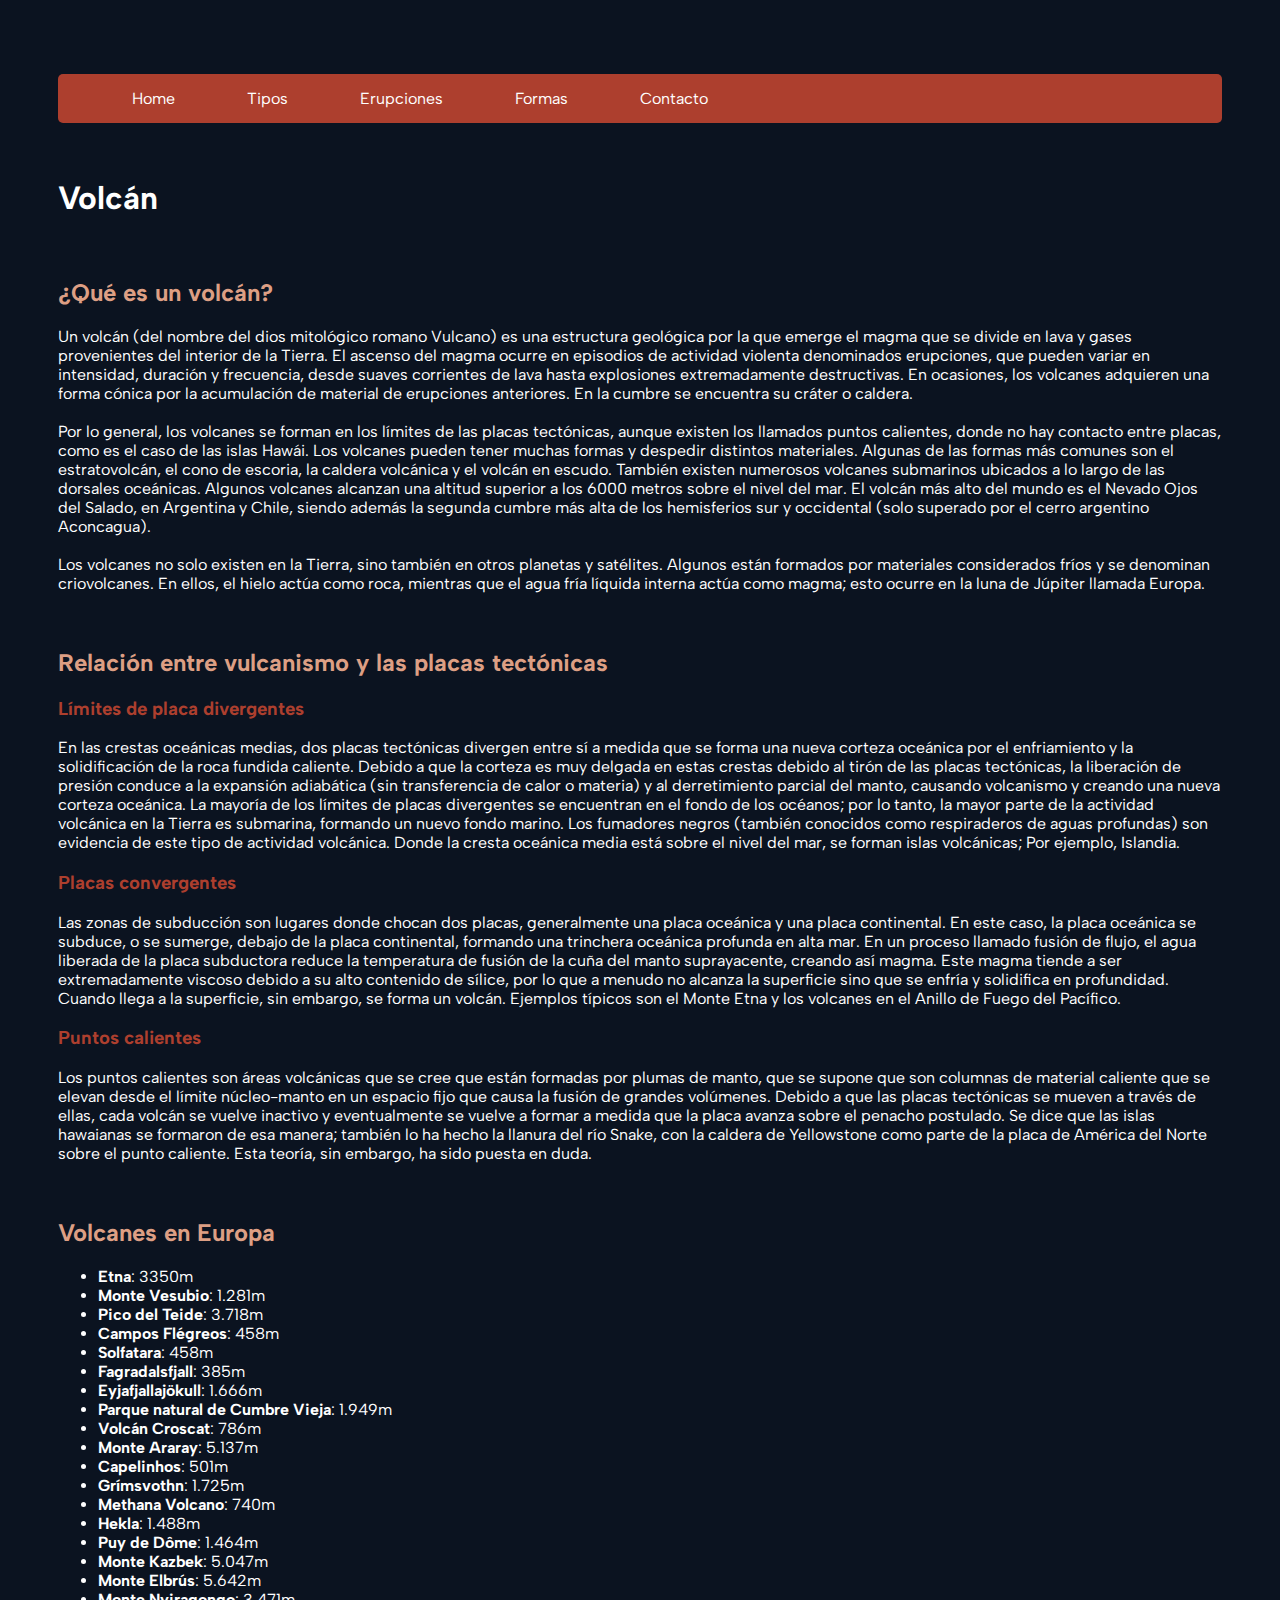
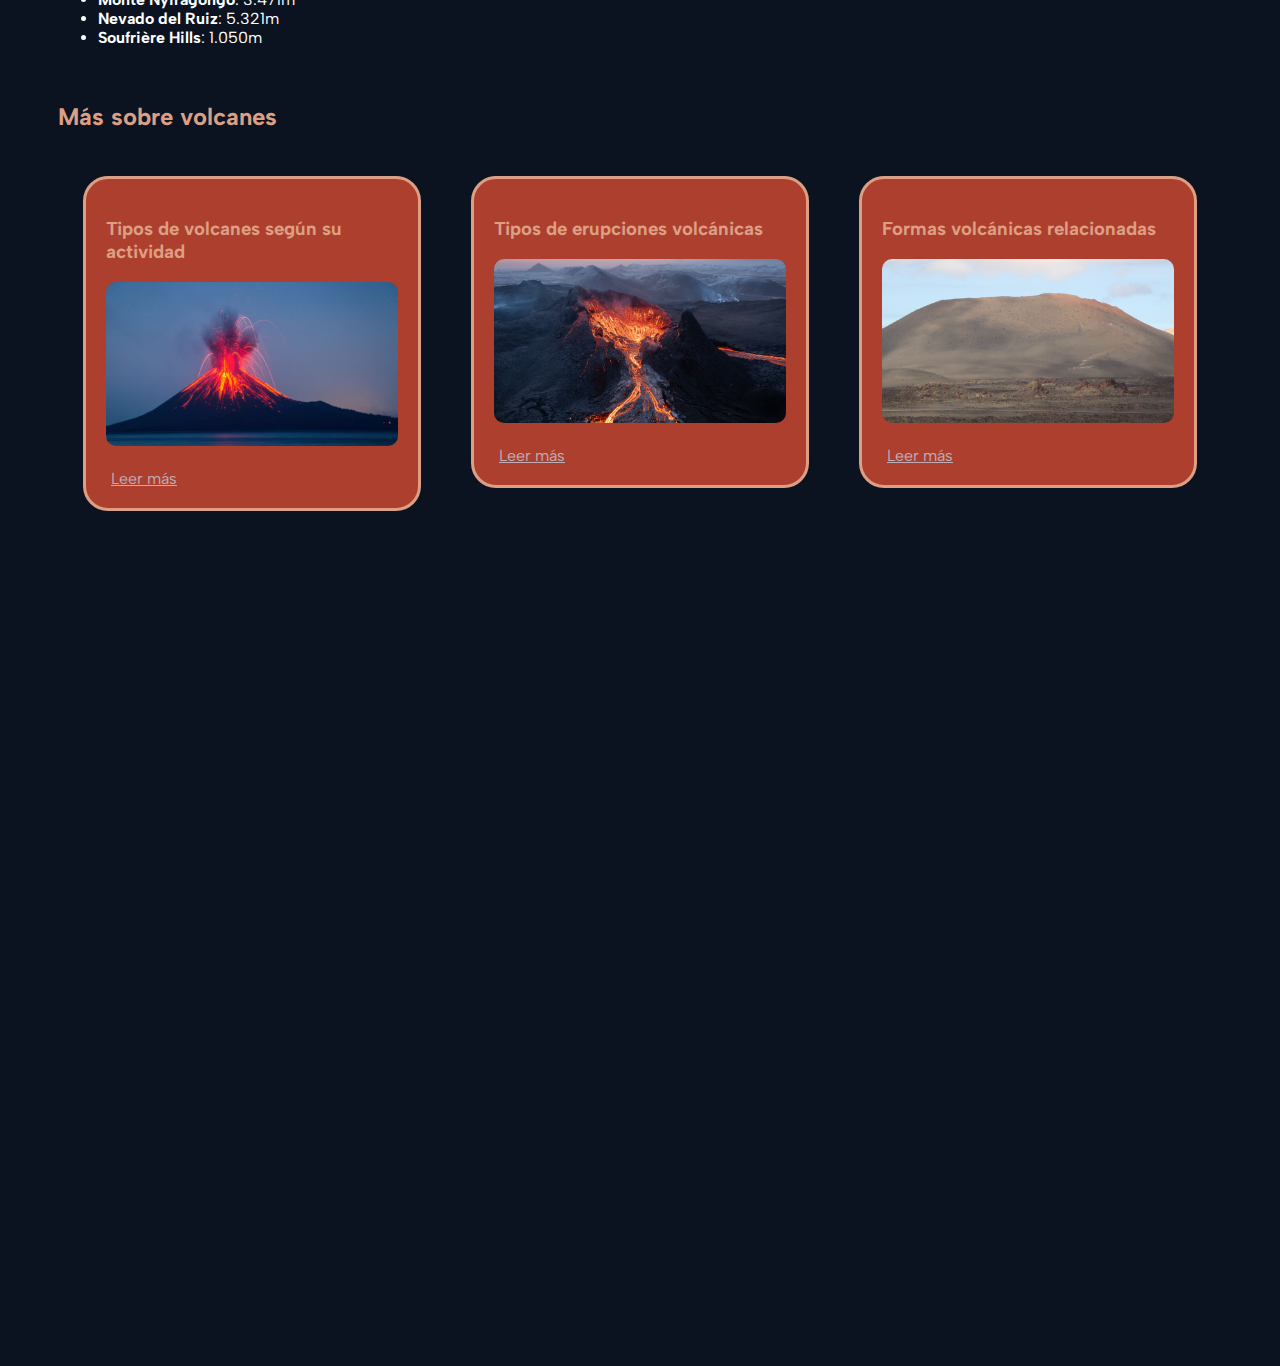
==== commit 6dbf552b: "Commit Entrega 4" ====
--- a/project/index.html
+++ b/project/index.html
@@ -80,8 +80,8 @@
         <br>
         <h2 class="general_h2">Más sobre volcanes</h2>
         <section>
-            <div class="general_row">
-                <div class="general_column_three">
+            <div class="general_container_three">
+                <div class="general_item">
                     <section class="general_section">
                         <h3>Tipos de volcanes según su actividad</h3>
                         <img src="images/volcan_1.jpg" alt="Tipos de volcanes" class="general_image">
@@ -90,7 +90,7 @@
                         <a href="tipos_de_volcanes.html" class="general_link">Leer más</a>
                     </section>
                 </div>
-                <div class="general_column_three">
+                <div class="general_item">
                     <section class="general_section">
                         <h3>Tipos de erupciones volcánicas</h3>
                         <img src="images/erupcion_1.jpg" alt="Tipos de erupciones" class="general_image">
@@ -99,7 +99,7 @@
                         <a href="tipos_de_erupciones.html" class="general_link">Leer más</a>
                     </section>
                 </div>
-                <div class="general_column_three">
+                <div class="general_item">
                     <section class="general_section">
                         <h3>Formas volcánicas relacionadas</h3>
                         <img src="images/formas_volcanicas_1.jpg" alt="Formas volcanicas" class="general_image">
--- a/project/widescreen.css
+++ b/project/widescreen.css
@@ -51,28 +51,27 @@
     border-style: solid;
     border-radius: 25px;
     padding: 20px;
-    width: 100%;
-    height: 100%;
     color:  #DD9F84;
     background-color: #AD3F2E;
 }
 
-.general_column_two {
-    float: left;
-    width: 50%;
+.general_item {
+    object-fit: cover;
     padding: 25px;
 }
 
-.general_column_three {
-    float: left;
-    width: 33.33%;
-    padding: 25px;
+.general_container_three {
+    box-sizing:border-box;
+    display: grid;
+    grid-template-rows: 1fr 1fr 1fr;
+    grid-template-columns: 1fr 1fr 1fr;
 }
 
-.general_row:after {
-    content: "";
-    display: table;
-    clear: both;
+.general_container_two {
+    box-sizing:border-box;
+    display: grid;
+    grid-template-rows: 1fr;
+    grid-template-columns: 1fr 1fr;
 }
 
 .nav__responsive-ul {
--- a/project/smallscreen.css
+++ b/project/smallscreen.css
@@ -51,10 +51,20 @@
     border-style: solid;
     border-radius: 25px;
     padding: 20px;
-    width: 100%;
-    height: 100%;
     color:  #DD9F84;
     background-color: #AD3F2E;
+}
+
+.general_item {
+    object-fit: cover;
+    padding: 25px;
+}
+
+.general_container {
+    box-sizing:border-box;
+    display: grid;
+    grid-template-rows: 1fr 1fr 1fr;
+    grid-template-columns: 1fr;
 }
 
 .nav__responsive-ul {
